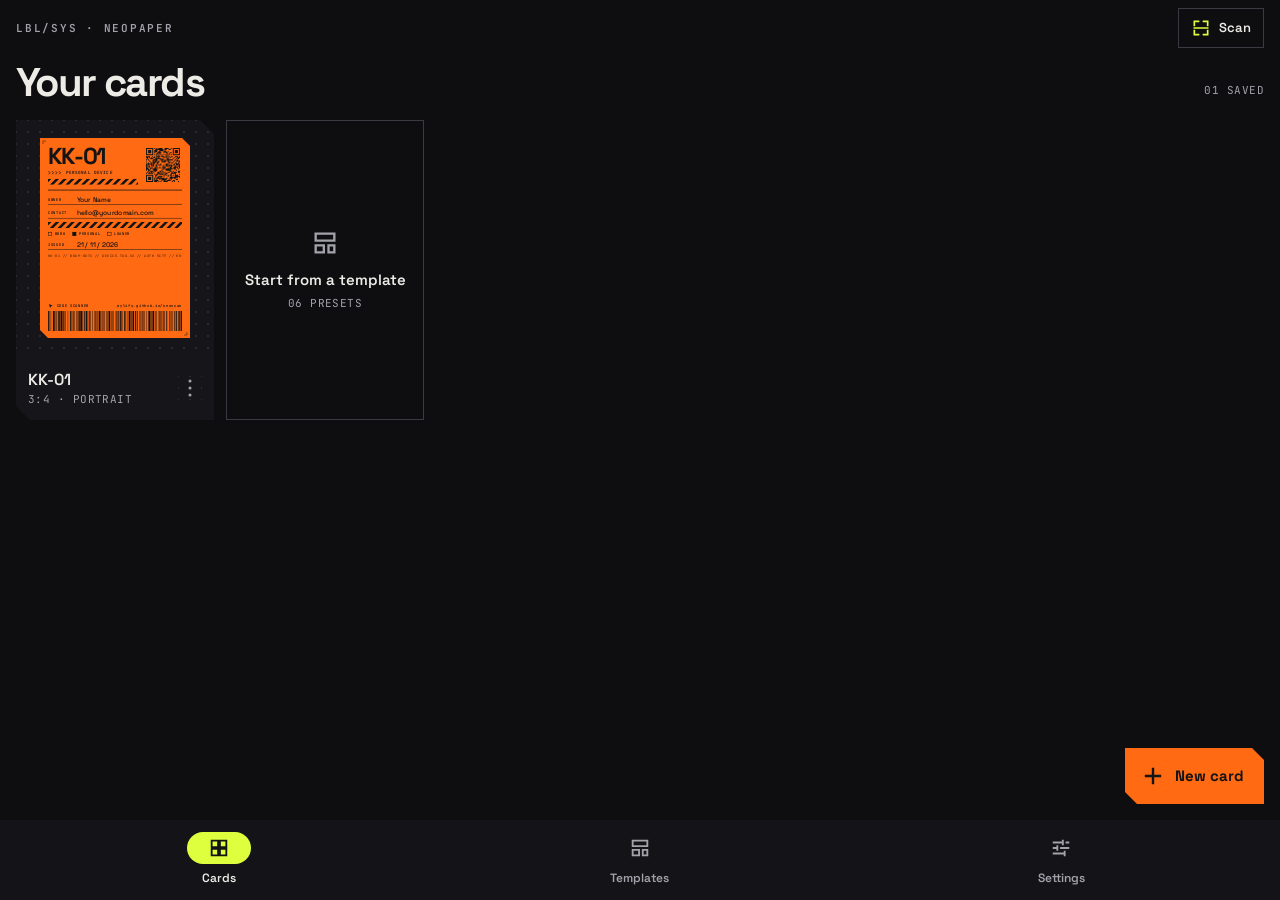
==== index.html @ 9147a08a "NEOPAPER web: installable PWA version of the NEOPAPER card builder Plain ES modules, no build step. " ====
<!doctype html>
<html lang="en">
<head>
  <meta charset="utf-8">
  <meta name="viewport" content="width=device-width, initial-scale=1, viewport-fit=cover, interactive-widget=resizes-content">
  <title>NEOPAPER</title>
  <meta name="description" content="Device-label wallpapers with your contact QR and a reader-app barcode. Works offline; everything stays on your device.">
  <meta name="theme-color" content="#0E0E11">
  <meta name="color-scheme" content="dark">
  <meta name="apple-mobile-web-app-capable" content="yes">
  <meta name="mobile-web-app-capable" content="yes">
  <meta name="apple-mobile-web-app-status-bar-style" content="black-translucent">
  <meta name="apple-mobile-web-app-title" content="NEOPAPER">
  <link rel="manifest" href="manifest.webmanifest">
  <link rel="icon" href="icons/favicon.svg" type="image/svg+xml">
  <link rel="apple-touch-icon" href="icons/apple-touch-icon.png">
  <link rel="preload" href="fonts/space_grotesk.ttf" as="font" type="font/ttf" crossorigin>
  <link rel="preload" href="fonts/jetbrains_mono.ttf" as="font" type="font/ttf" crossorigin>
  <link rel="modulepreload" href="js/app.js">
  <link rel="modulepreload" href="js/ui.js">
  <link rel="modulepreload" href="js/state.js">
  <link rel="modulepreload" href="js/nav.js">
  <link rel="modulepreload" href="js/render.js">
  <link rel="modulepreload" href="js/home.js">
  <link rel="modulepreload" href="js/builder.js">
  <link rel="modulepreload" href="js/editors.js">
  <link rel="modulepreload" href="js/scan.js">
  <link rel="modulepreload" href="js/model.js">
  <link rel="modulepreload" href="js/np1.js">
  <link rel="modulepreload" href="js/store.js">
  <link rel="modulepreload" href="js/photo.js">
  <link rel="modulepreload" href="js/previews.js">
  <link rel="modulepreload" href="js/codes.js">
  <link rel="modulepreload" href="js/qr.js">
  <link rel="modulepreload" href="js/capacity.js">
  <link rel="modulepreload" href="js/code128.js">
  <link rel="modulepreload" href="js/colors.js">
  <link rel="modulepreload" href="js/colorpicker.js">
  <link rel="modulepreload" href="js/sheet.js">
  <link rel="modulepreload" href="js/export.js">
  <link rel="modulepreload" href="js/install.js">
  <link rel="modulepreload" href="js/config.js">
  <link rel="modulepreload" href="js/parse.js">
  <link rel="stylesheet" href="css/style.css">
</head>
<body>
  <div id="app"></div>
  <div class="boot" id="boot" aria-hidden="true"><i></i></div>

  <div class="toast" id="toast" role="status" aria-live="polite"></div>
  <div class="busy" id="busy" hidden role="alert" aria-live="assertive">
    <div class="busy-card"><i></i></div>
    <p class="busy-text mono-label"></p>
  </div>

  <noscript><p class="fatal">NEOPAPER needs JavaScript.</p></noscript>
  <script type="module" src="js/app.js"></script>
</body>
</html>
---- css/style.css ----
/* NEOPAPER web: same ink, accents and cut-corner shapes as the Android app and NEOSCAN. */

@font-face { font-family: 'Space Grotesk'; src: url(../fonts/space_grotesk.ttf) format('truetype'); font-weight: 300 700; font-display: swap; }
@font-face { font-family: 'JetBrains Mono'; src: url(../fonts/jetbrains_mono.ttf) format('truetype'); font-weight: 100 800; font-display: swap; }

:root {
  --bg: #0E0E11; --surface: #16161A; --surface2: #1E1E24; --bar: #141418; --line: #24242B;
  --outline: #3A3A42; --outline-strong: #5A5A63; --text: #ECEBE6; --muted: #A2A2AA;
  --orange: #FF6A13; --lime: #DDFF3D; --on-accent: #141414; --error: #FF8A80;
  --sans: 'Space Grotesk', system-ui, -apple-system, sans-serif;
  --mono: 'JetBrains Mono', ui-monospace, Menlo, monospace;
  --safe-t: env(safe-area-inset-top, 0px); --safe-b: env(safe-area-inset-bottom, 0px);
  --safe-l: env(safe-area-inset-left, 0px); --safe-r: env(safe-area-inset-right, 0px);
  --gut: max(16px, var(--safe-l));
  --ease: cubic-bezier(.2, .9, .3, 1);
  color-scheme: dark;
}

* { box-sizing: border-box; }
html, body { margin: 0; height: 100%; background: var(--bg); color: var(--text); font-family: var(--sans); -webkit-font-smoothing: antialiased; -webkit-text-size-adjust: 100%; }
body { overflow: hidden; overscroll-behavior: none; -webkit-tap-highlight-color: transparent; font-size: 14px; line-height: 20px; }
button, input, textarea { font: inherit; color: inherit; }
button { background: none; border: 0; padding: 0; cursor: pointer; text-align: inherit; touch-action: manipulation; }
button:disabled { cursor: default; opacity: .38; }
a { color: inherit; text-decoration: none; }
[hidden] { display: none !important; }
:focus-visible { outline: 2px solid var(--lime); outline-offset: 2px; }
p { margin: 0; }
h1, h2 { margin: 0; }

svg.ico { width: 24px; height: 24px; fill: none; stroke: currentColor; stroke-width: 2; stroke-linecap: square; stroke-linejoin: miter; flex: none; }
svg.ico.dots { stroke-width: 3; stroke-linecap: round; }
svg.ico.filled { fill: currentColor; stroke: none; }

.mono-label, .section-label { font-family: var(--mono); font-weight: 600; font-size: 11px; letter-spacing: .16em; line-height: 16px; }
.mono-small { font-family: var(--mono); font-size: 11px; letter-spacing: .04em; color: var(--muted); line-height: 16px; }
.section-label { color: var(--muted); }
.section-label.orange { color: var(--orange); }
.mt { margin-top: 14px; }
.muted { color: var(--muted); }
.lime { color: var(--lime) !important; } .orange { color: var(--orange) !important; } .error { color: var(--error) !important; }
.grow { flex: 1; min-width: 0; }
.title { font-weight: 600; font-size: 15px; line-height: 20px; }
.body { font-size: 13px; line-height: 18px; }
.lead { color: var(--muted); padding: 0 0 12px; }
.ellip { white-space: nowrap; overflow: hidden; text-overflow: ellipsis; }
.cut { clip-path: polygon(0 0, calc(100% - 14px) 0, 100% 14px, 100% 100%, 14px 100%, 0 calc(100% - 14px)); }
.cut-s { clip-path: polygon(0 0, calc(100% - 8px) 0, 100% 8px, 100% 100%, 8px 100%, 0 calc(100% - 8px)); }
.dots { background-color: transparent; background-image: radial-gradient(circle, rgba(255, 255, 255, .09) 1px, transparent 1.4px); background-size: 12px 12px; background-position: 6px 6px; }
.stack { display: flex; flex-direction: column; gap: 12px; }
.stack.tight { gap: 6px; }
.row { display: flex; gap: 12px; }
.row > * { flex: 1; min-width: 0; }
.row > .wide { flex: 1.3; }
.inline { display: flex; align-items: center; gap: 8px; }
.w64 { width: 64px; flex: none; }
.note { font-size: 12px; line-height: 16px; color: var(--muted); }
.note.warn { color: var(--orange); }

#app { position: fixed; inset: 0; overflow: hidden; }
.screen { position: absolute; inset: 0; display: flex; flex-direction: column; background: var(--bg); overflow: hidden; outline: none; }
.screen.covered { visibility: hidden; }
.screen.covered.gone { display: none; }
.scroll { flex: 1; overflow-y: auto; overscroll-behavior: contain; padding: 0 calc(var(--safe-r) + 16px) 24px var(--gut); display: flex; flex-direction: column; gap: 12px; -webkit-overflow-scrolling: touch; }
.fatal { padding: 32px 16px; max-width: 480px; margin: auto; }

.boot { position: fixed; inset: 0; display: grid; place-items: center; background: var(--bg); z-index: 1; }
.boot i { width: 48px; height: 64px; background: var(--orange); clip-path: polygon(0 0, calc(100% - 8px) 0, 100% 8px, 100% 100%, 8px 100%, 0 calc(100% - 8px)); animation: pulse 1s ease-in-out infinite alternate; }
@keyframes pulse { to { opacity: .4; } }

/* ── Buttons ─────────────────────────────────────────────────────────────────────── */

.btn {
  --cut: 10px;
  position: relative; display: inline-flex; align-items: center; justify-content: center; gap: 8px;
  min-height: 52px; padding: 0 16px; font-weight: 700; font-size: 15px; white-space: nowrap;
  clip-path: polygon(0 0, calc(100% - var(--cut)) 0, 100% var(--cut), 100% 100%, var(--cut) 100%, 0 calc(100% - var(--cut)));
}
.btn svg { width: 20px; height: 20px; stroke-width: 2.2; }
.btn span { overflow: hidden; text-overflow: ellipsis; }
.btn.primary { background: var(--orange); color: var(--on-accent); }
.btn.primary:hover { filter: brightness(1.08); }
.btn.outline { clip-path: none; border: 1.5px solid var(--text); color: var(--text); }
.btn.outline:hover { background: rgba(255, 255, 255, .05); }
.text-btn { display: inline-flex; align-items: center; gap: 4px; padding: 10px 8px; font-weight: 600; font-size: 14px; color: var(--text); }
.text-btn.lime { color: var(--lime); }
.text-btn.danger { color: var(--error); }
.text-btn.center { align-self: center; margin-top: 8px; }
.icon-btn { width: 48px; height: 48px; display: grid; place-items: center; border-radius: 50%; flex: none; color: var(--text); }
.icon-btn:hover { background: rgba(255, 255, 255, .08); }
.icon-btn.muted { color: var(--muted); }
.icon-btn[aria-pressed="true"] { color: var(--lime); }
.save-btn { height: 40px; padding: 0 18px; background: var(--lime); color: var(--on-accent); font-weight: 700; font-size: 15px; }
.tag { display: inline-block; background: var(--lime); color: var(--on-accent); font-family: var(--mono); font-weight: 600; font-size: 9px; letter-spacing: .12em; line-height: 14px; padding: 1px 5px; margin-left: 8px; vertical-align: 2px; }

/* ── Top bar, tabs, action bar ──────────────────────────────────────────────────── */

.topbar { display: flex; align-items: center; gap: 4px; min-height: 64px; padding: var(--safe-t) calc(var(--safe-r) + 12px) 0 calc(var(--safe-l) + 4px); flex: none; }
.bar-text { padding-left: 4px; min-width: 0; }
.bar-title { font-weight: 700; font-size: 20px; line-height: 26px; letter-spacing: -.02em; white-space: nowrap; overflow: hidden; text-overflow: ellipsis; outline: none; }
h1.bar-title { padding-left: 8px; }

.tabs { position: relative; display: flex; border-bottom: 1px solid var(--line); flex: none; padding: 0 var(--safe-r) 0 var(--safe-l); --tab: 0; }
.tab { flex: 1; height: 48px; text-align: center; font-weight: 600; font-size: 14px; color: var(--muted); transition: color .2s; }
.tab[aria-selected="true"] { color: var(--text); }
.tab-ink { position: absolute; bottom: -1px; height: 3px; width: 48px; background: var(--lime);
  left: calc(var(--safe-l) + (100% - var(--safe-l) - var(--safe-r)) / 4 * var(--tab) + (100% - var(--safe-l) - var(--safe-r)) / 8 - 24px); transition: left .28s var(--ease); }

.action-bar {
  position: absolute; left: 0; right: 0; bottom: 0; display: flex; gap: 12px; z-index: 2;
  padding: 20px calc(var(--safe-r) + 16px) calc(var(--safe-b) + 12px) var(--gut);
  background: linear-gradient(rgba(14, 14, 17, 0), var(--bg) 25%);
}
.action-bar > * { flex: 1; min-width: 0; }
.action-bar > .wide { flex: 1.3; }
@media (pointer: coarse) {
  .builder:has(.pane input:not([type="range"]):focus, .pane textarea:focus) .action-bar,
  .codes:has(.scroll input:focus, .scroll textarea:focus) .action-bar { display: none; }
}
.action-bar.single { position: static; background: none; padding-top: 8px; }

/* ── Home ────────────────────────────────────────────────────────────────────────── */

.home-head { padding: calc(var(--safe-t) + 4px) calc(var(--safe-r) + 16px) 16px var(--gut); flex: none; }
.home-top { display: flex; align-items: center; min-height: 48px; }
.scan-chip { display: flex; align-items: center; gap: 8px; height: 40px; padding: 0 12px; border: 1px solid var(--outline); font-weight: 600; font-size: 13px; }
.scan-chip:hover { background: var(--surface); }
.home-title { display: flex; align-items: flex-end; margin-top: 10px; }
.display { flex: 1; font-weight: 700; font-size: 40px; line-height: 42px; letter-spacing: -.04em; outline: none; }
.home-title .count { padding-bottom: 6px; }
.home-content { flex: 1; overflow-y: auto; overscroll-behavior: contain; padding: 0 calc(var(--safe-r) + 16px) 120px var(--gut); }
.grid { display: grid; grid-template-columns: repeat(auto-fill, minmax(148px, 1fr)); gap: 12px; }
@media (min-width: 600px) { .grid { grid-template-columns: repeat(auto-fill, minmax(188px, 1fr)); } }
.tile { display: flex; flex-direction: column; background: var(--surface); cursor: pointer; text-align: left; min-width: 0; position: relative; }
.tile:hover { background: #1A1A1F; }
.tile .stage { height: 236px; padding: 18px; display: grid; }
@media (max-width: 420px) { .tile .stage { height: 200px; padding: 14px; } .tile-ghost { min-height: 264px; } }
.tile .stage canvas { width: 100%; height: 100%; min-width: 0; min-height: 0; }
.tile-foot { display: flex; align-items: center; padding: 12px 4px 12px 12px; min-height: 64px; }
.tile-title { font-weight: 600; font-size: 16px; line-height: 22px; white-space: nowrap; overflow: hidden; text-overflow: ellipsis; }
.tile-menu { width: 40px; height: 40px; color: var(--muted); }
.tile-ghost { align-items: center; justify-content: center; min-height: 300px; background: none; border: 1px solid var(--outline); gap: 4px; text-align: center; }
.tile-ghost:hover { background: var(--surface); }
.tile-ghost .tile-title { font-size: 15px; margin-top: 8px; }
.fab {
  position: absolute; right: calc(var(--safe-r) + 16px); bottom: calc(var(--safe-b) + 96px); z-index: 3;
  display: flex; align-items: center; gap: 10px; height: 56px; padding: 0 20px 0 16px;
  background: var(--orange); color: var(--on-accent); font-weight: 700; font-size: 15px;
  clip-path: polygon(0 0, calc(100% - 12px) 0, 100% 12px, 100% 100%, 12px 100%, 0 calc(100% - 12px));
  box-shadow: 0 8px 24px rgba(0, 0, 0, .4);
}
.fab svg { stroke-width: 2.4; }
.bottom-nav { display: flex; flex: none; background: var(--bar); padding: 12px calc(var(--safe-r) + 8px) calc(var(--safe-b) + 12px) calc(var(--safe-l) + 8px); }
.nav-item { flex: 1; display: flex; flex-direction: column; align-items: center; gap: 4px; font-weight: 600; font-size: 12px; color: var(--muted); }
.nav-item .pill { width: 64px; height: 32px; display: grid; place-items: center; border-radius: 16px; transition: background .2s; }
.nav-item[aria-current="true"] { color: var(--text); }
.nav-item[aria-current="true"] .pill { background: var(--lime); color: var(--on-accent); }
.settings { display: flex; flex-direction: column; gap: 12px; max-width: 640px; }
.settings .section-label { margin-top: 12px; }
.settings .section-label:first-child { margin-top: 0; }
.panel-box { display: flex; flex-direction: column; gap: 10px; background: var(--surface); padding: 16px; }
.link-box { flex-direction: row; align-items: center; }
.link-box .grow { display: flex; flex-direction: column; gap: 2px; }
.link-box:hover { background: var(--surface2); }
.steps { margin: 0; padding-left: 20px; color: var(--muted); font-size: 14px; line-height: 22px; }

/* ── Builder ─────────────────────────────────────────────────────────────────────── */

.builder-body { flex: 1; display: flex; flex-direction: column; min-height: 0; }
.builder-stage { position: relative; height: 236px; flex: none; transition: height .3s var(--ease); display: grid; }
.builder-stage.wall-mode { height: 300px; }
.stage-inner { position: relative; display: grid; padding: 18px 16px; min-height: 0; }
.stage-card { width: 100%; height: 100%; min-height: 0; filter: drop-shadow(0 10px 14px rgba(0, 0, 0, .35)); }
.builder-stage.wall-mode .stage-card, .builder-stage:not(.wall-mode) .wall-fit { display: none; }
.builder-stage.wall-mode .stage-inner { padding: 14px 16px; }
.wall-fit { position: relative; width: 100%; height: 100%; min-height: 0; display: grid; place-items: center; }
.wall-fit canvas { border: 2px solid var(--outline); border-radius: 14px; display: block; }
.wall-fit canvas.landscape { border-radius: 4px; }
.stage-note { position: absolute; bottom: 10px; pointer-events: none; }
.stage-note.left { left: calc(var(--safe-l) + 12px); font-weight: 600; letter-spacing: .16em; }
.stage-note.right { right: calc(var(--safe-r) + 12px); color: var(--lime); }
.stage-note.right.bad { color: var(--orange); }
.builder-side { position: relative; flex: 1; min-height: 0; display: flex; flex-direction: column; }
.pane { flex: 1; overflow-y: auto; overscroll-behavior: contain; padding: 16px calc(var(--safe-r) + 16px) 112px var(--gut); }

@media (min-width: 900px) and (min-height: 520px) {
  .builder-body { flex-direction: row; }
  .builder-stage, .builder-stage.wall-mode { height: auto; flex: 1; }
  .stage-inner { padding: 32px; }
  .builder-stage.wall-mode .stage-inner { padding: 28px; }
  .builder-side { flex: none; width: min(460px, 45vw); border-left: 1px solid var(--line); }
  .builder .tabs { padding-left: 0; }
}

.label-row { display: flex; align-items: center; justify-content: space-between; gap: 12px; min-height: 40px; margin: 14px 0 4px; }
.label-row > :last-child { text-align: right; }
.label-row:first-child { margin-top: 0; }
.req-row { display: flex; gap: 8px; }
.req-tile { flex: 1; min-width: 0; height: 72px; padding: 10px; display: flex; flex-direction: column; justify-content: space-between; background: var(--surface); border: 1px solid var(--line); }
.req-tile:hover { border-color: var(--outline-strong); }
.req-label { font-family: var(--mono); font-weight: 600; font-size: 11px; letter-spacing: .16em; color: var(--orange); white-space: nowrap; overflow: hidden; }
.req-value { font-weight: 600; font-size: 15px; white-space: nowrap; overflow: hidden; text-overflow: ellipsis; }
.empty-hint { border: 1px solid var(--outline); padding: 14px; color: var(--muted); font-size: 12px; line-height: 16px; }

.row-list { display: flex; flex-direction: column; gap: 2px; touch-action: pan-y; }
.row-item { position: relative; height: 56px; }
.row-bg { position: absolute; inset: 0; display: flex; justify-content: space-between; align-items: center; padding: 0 20px; background: rgba(255, 138, 128, .22); visibility: hidden; }
.row-item.swiping .row-bg { visibility: visible; }
.row-fg { position: relative; display: flex; align-items: center; height: 100%; background: var(--surface); transition: transform .2s var(--ease); touch-action: pan-y; }
.row-item.swiping .row-fg { transition: none; }
.row-item.dragging { z-index: 2; transition: none; }
.row-item.dragging .row-fg { background: var(--surface2); box-shadow: 0 12px 28px rgba(0, 0, 0, .5); }
.drag-handle { width: 44px; height: 56px; display: grid; place-items: center; flex: none; cursor: grab; touch-action: none; }
.drag-handle.pinned { cursor: default; }
.row-item.dragging .drag-handle { cursor: grabbing; }
.handle-space { width: 14px; flex: none; }
.row-main { flex: 1; min-width: 0; height: 100%; display: flex; align-items: center; gap: 12px; padding-right: 12px; }
.row-main:hover .row-title { text-decoration: underline; text-decoration-color: var(--outline-strong); }
.row-glyph { width: 28px; height: 18px; flex: none; display: grid; place-items: center; }
.row-swatch { width: 28px; height: 18px; display: block; }
.row-text { flex: 1; min-width: 0; display: flex; flex-direction: column; }
.row-title { font-weight: 600; font-size: 15px; line-height: 20px; white-space: nowrap; overflow: hidden; text-overflow: ellipsis; }
.row-del { display: none; width: 40px; height: 40px; color: var(--muted); margin-right: 4px; }
@media (hover: hover) and (pointer: fine) { .row-item:hover .row-del { display: grid; } }

/* ── Controls ────────────────────────────────────────────────────────────────────── */

.segmented { display: flex; width: 100%; }
.segmented > button { flex: 1; min-width: 0; height: 40px; border: 1px solid var(--outline); margin-left: -1px; text-align: center; font-weight: 600; font-size: 13px; white-space: nowrap; overflow: hidden; text-overflow: ellipsis; padding: 0 6px; }
.segmented > button:first-child { margin-left: 0; }
.segmented > button[aria-checked="true"] { background: var(--lime); border-color: var(--lime); color: var(--on-accent); position: relative; }
.segmented > button:hover:not([aria-checked="true"]) { background: var(--surface); }

.chips { display: flex; gap: 8px; flex-wrap: wrap; }
.chip { height: 32px; padding: 0 12px; border: 1px solid var(--outline); font-weight: 600; font-size: 13px; white-space: nowrap; }
.chip[aria-checked="true"], .chip[aria-pressed="true"] { background: var(--lime); border-color: var(--lime); color: var(--on-accent); }
.chip:hover:not([aria-checked="true"]) { background: var(--surface); }

.switch-row { display: flex; align-items: center; gap: 12px; width: 100%; min-height: 56px; }
.switch-row .grow { display: flex; flex-direction: column; }
.switch-row .sub { color: var(--muted); font-size: 12px; line-height: 16px; }
.switch { width: 52px; height: 32px; border-radius: 16px; background: var(--surface2); border: 2px solid var(--outline); position: relative; flex: none; transition: background .2s, border-color .2s; }
.switch i { position: absolute; top: 6px; left: 6px; width: 16px; height: 16px; border-radius: 50%; background: var(--muted); transition: transform .2s var(--ease), background .2s, width .2s, height .2s, top .2s; }
.switch-row[aria-checked="true"] .switch { background: var(--lime); border-color: var(--lime); }
.switch-row[aria-checked="true"] .switch i { background: var(--on-accent); transform: translateX(20px); top: 2px; left: 2px; width: 24px; height: 24px; }

.slider-row { display: flex; align-items: center; gap: 8px; min-height: 48px; }
.slider-row .title { width: 64px; flex: none; }
.slider-row .readout { width: 52px; flex: none; text-align: right; font-family: var(--mono); font-size: 11px; color: var(--muted); }
input[type="range"] { -webkit-appearance: none; appearance: none; flex: 1; min-width: 0; height: 32px; background: transparent; margin: 0; --p: 50%; cursor: pointer; touch-action: pan-y; }
input[type="range"]::-webkit-slider-runnable-track { height: 4px; background: linear-gradient(90deg, var(--lime) var(--p), var(--surface2) var(--p)); }
input[type="range"]::-moz-range-track { height: 4px; background: var(--surface2); }
input[type="range"]::-moz-range-progress { height: 4px; background: var(--lime); }
input[type="range"]::-webkit-slider-thumb { -webkit-appearance: none; width: 20px; height: 20px; border-radius: 50%; background: var(--lime); margin-top: -8px; border: 0; }
input[type="range"]::-moz-range-thumb { width: 20px; height: 20px; border-radius: 50%; background: var(--lime); border: 0; }

.field { display: flex; flex-direction: column; gap: 4px; min-width: 0; }
.field-label { font-size: 12px; line-height: 16px; color: var(--muted); }
.field:focus-within .field-label { color: var(--lime); }
.field-input { width: 100%; min-height: 52px; padding: 13px 14px; background: transparent; border: 1px solid var(--outline-strong); border-radius: 0; font-size: 16px; line-height: 22px; outline: none; resize: vertical; }
.field-input.mono { font-family: var(--mono); font-size: 15px; letter-spacing: .04em; }
.field-input:focus { border-color: var(--lime); box-shadow: inset 0 0 0 1px var(--lime); }
.field-foot { display: flex; gap: 8px; font-size: 12px; line-height: 16px; color: var(--muted); padding: 0 2px; }
.field-foot .sup { flex: 1; min-width: 0; overflow-wrap: anywhere; }
.field-foot .sup.warn { color: var(--error); }
.field-foot .count { font-family: var(--mono); font-size: 11px; }

.ratio-row { display: flex; gap: 8px; }
.ratio { flex: 1; height: 52px; display: flex; align-items: center; justify-content: center; gap: 8px; border: 1px solid var(--outline); font-family: var(--mono); font-size: 13px; transition: background .2s; }
.ratio-glyph { display: block; border: 1.5px solid currentColor; }
.ratio[aria-checked="true"] { background: var(--lime); border-color: var(--lime); color: var(--on-accent); }
.preset-row { display: grid; grid-template-columns: repeat(7, minmax(0, 46px)); gap: 8px; }
.preset { width: 100%; aspect-ratio: 1; height: auto; display: flex; align-items: flex-end; padding: 2px 6px; font-weight: 600; font-size: 13px; outline-offset: -2px; }
.preset[aria-pressed="true"] { box-shadow: inset 0 0 0 2px var(--text); clip-path: none; }
.preset.add, .bg-swatch { display: grid; place-items: center; padding: 0; }
.preset.add { border: 1px solid var(--outline-strong); }
.bg-swatch { width: 100%; aspect-ratio: 1; border: 1px solid var(--line); }
.bg-swatch svg { visibility: hidden; }
.bg-swatch[aria-pressed="true"] { border: 2px solid var(--lime); }
.bg-swatch[aria-pressed="true"] svg { visibility: visible; }
.well { display: flex; align-items: center; gap: 10px; min-height: 52px; padding: 8px; border: 1px solid var(--outline-strong); text-align: left; flex: 1; min-width: 0; }
.well:hover { background: var(--surface); }
.well-swatch { width: 36px; height: 36px; border: 1px solid var(--line); flex: none; }
.well-text { display: flex; flex-direction: column; }
.suggest { display: flex; flex-direction: column; gap: 6px; }
.swatch-row { display: flex; gap: 8px; }
.suggest-swatch { flex: 1; border: 1px solid var(--line); display: flex; flex-direction: column; }
.suggest-swatch[aria-pressed="true"] { border: 2px solid var(--lime); }
.chip-color { height: 40px; display: grid; place-items: center; }
.suggest-swatch .mono-small { padding: 3px 6px; }
.contrast { display: flex; align-items: center; gap: 4px; color: var(--lime); }
.contrast.bad { color: var(--orange); }
.photo-thumb { width: 64px; height: 64px; flex: none !important; object-fit: cover; border: 2px solid var(--lime); }
.pick-photo { height: 64px; display: flex; align-items: center; justify-content: center; gap: 10px; border: 1px solid var(--outline-strong); font-weight: 600; font-size: 15px; }
.pick-photo:hover { background: var(--surface); }
.overlay-row { display: flex; gap: 8px; }
.overlay-tile { flex: 1; min-width: 0; height: 60px; display: flex; flex-direction: column; align-items: stretch; background: var(--surface); border: 1px solid var(--line); padding: 3px; gap: 2px; text-align: center; font-weight: 600; font-size: 12px; }
.overlay-tile[aria-checked="true"] { border: 2px solid var(--lime); padding: 2px; }
.ov { flex: 1; display: block; --c: rgba(255, 255, 255, .4); }
.ov-scanlines { background: repeating-linear-gradient(var(--c) 0 1.5px, transparent 1.5px 5px); }
.ov-grid { background: linear-gradient(90deg, var(--c) 1.5px, transparent 1.5px) 0 0 / 14px 14px, linear-gradient(var(--c) 1.5px, transparent 1.5px) 0 0 / 14px 14px; }
.ov-dots { background: radial-gradient(circle, var(--c) 1.5px, transparent 1.8px) 0 0 / 10px 10px; }
.ov-hud { background: linear-gradient(90deg, transparent calc(50% - .75px), var(--c) calc(50% - .75px) calc(50% + .75px), transparent 0), linear-gradient(transparent calc(50% - .75px), var(--c) calc(50% - .75px) calc(50% + .75px), transparent 0); }
.radio-list { display: flex; flex-direction: column; gap: 2px; }
.radio-item { display: flex; align-items: center; gap: 10px; height: 52px; padding: 0 14px 0 12px; background: var(--surface); }
.radio-item[aria-checked="true"] { background: var(--surface2); }
.radio-item .tag { margin: 0 4px 0 0; }
.radio-dot { width: 20px; height: 20px; border-radius: 50%; border: 2px solid var(--outline-strong); flex: none; position: relative; }
.radio-item[aria-checked="true"] .radio-dot { border-color: var(--lime); }
.radio-item[aria-checked="true"] .radio-dot::after { content: ''; position: absolute; inset: 3px; border-radius: 50%; background: var(--lime); }
.readout-line { display: flex; gap: 8px; }
.meter { height: 4px; background: var(--surface2); overflow: hidden; }
.meter i { display: block; height: 100%; background: var(--lime); transition: width .25s var(--ease); }
.meter.over i, .meter.orange i { background: var(--orange); }
.meter.error i { background: var(--error); }
.meter.thick { height: 6px; }
.raw { margin: 0; white-space: pre-wrap; overflow-wrap: anywhere; border: 1px solid var(--line); padding: 10px; color: var(--text); max-height: 140px; overflow-y: auto; }
.symbol-row { display: flex; gap: 6px; flex-wrap: wrap; }
.symbol { width: 44px; height: 44px; display: grid; place-items: center; background: var(--surface); border: 1px solid var(--line); color: var(--orange); }
.symbol[aria-checked="true"] { background: var(--lime); border-color: var(--lime); color: var(--on-accent); }

/* ── Editors ─────────────────────────────────────────────────────────────────────── */

.row-stage { display: flex; flex-direction: column; align-items: center; gap: 10px; padding: 20px 0; margin: 0 -16px 12px; }
.row-preview { width: 86%; max-width: 520px; display: block; }
.icon-grid { display: grid; grid-template-columns: repeat(5, 1fr); gap: 8px; }
.icon-tile { height: 64px; display: flex; flex-direction: column; align-items: center; justify-content: center; gap: 2px; background: var(--surface); border: 1px solid var(--line); }
.icon-tile[aria-checked="true"] { background: var(--lime); border-color: var(--lime); color: var(--on-accent); }
.icon-tile[aria-checked="true"] .mono-small { color: var(--on-accent); }
.check-row { display: flex; align-items: flex-start; gap: 8px; }
.check-row .icon-btn { margin-top: 18px; }
.checkbox { width: 24px; height: 24px; margin: 32px 4px 0 8px; border: 2px solid var(--outline-strong); display: grid; place-items: center; flex: none; color: transparent; }
.checkbox[aria-checked="true"] { background: var(--lime); border-color: var(--lime); color: var(--on-accent); }
.head-box { margin: 0 calc(var(--safe-r) + 16px) 8px var(--gut); background: var(--surface); padding: 14px; flex: none; }
.head-canvas { width: 100%; display: block; }
.field-list { display: flex; flex-direction: column; gap: 4px; touch-action: pan-y; }
.field-item { display: flex; align-items: flex-start; gap: 2px; background: var(--bg); position: relative; }
.field-item .drag-handle { width: 36px; margin-top: 18px; height: 56px; }
.field-item .icon-btn { margin-top: 20px; }
.field-item.dragging { z-index: 2; background: var(--surface2); }
.codes .scroll { padding-top: 4px; }
.codes .section-label { margin-top: 6px; }
.codes .section-label.mt { margin-top: 18px; }
.codes .panel-box .section-label { margin-top: 6px; }

/* ── Sheets and dialogs ─────────────────────────────────────────────────────────── */

body.modal-open #app { pointer-events: none; }
.sheet-wrap { position: fixed; inset: 0; z-index: 10; }
.scrim { position: absolute; inset: 0; background: rgba(0, 0, 0, .55); opacity: 0; transition: opacity .25s; }
.sheet {
  position: absolute; left: 50%; bottom: 0; width: min(100%, 640px); max-height: calc(100dvh - var(--safe-t) - 24px);
  overflow-y: auto; overscroll-behavior: contain; background: var(--surface); color: var(--text);
  clip-path: polygon(18px 0, calc(100% - 18px) 0, 100% 18px, 100% 100%, 0 100%, 0 18px);
  padding: 0 calc(var(--safe-r) + 16px) calc(var(--safe-b) + 28px) var(--gut);
  transform: translate(-50%, 100%); transition: transform .3s var(--ease); outline: none;
}
.sheet-wrap.open .scrim { opacity: 1; }
.sheet-wrap.open .sheet { transform: translate(-50%, 0); }
.handle { width: 32px; height: 4px; border-radius: 2px; background: var(--outline-strong); margin: 14px auto 18px; }
.sheet-body { display: flex; flex-direction: column; gap: 16px; }
.sheet-title { font-weight: 700; font-size: 24px; line-height: 30px; letter-spacing: -.02em; }
.dialog {
  position: absolute; left: 50%; top: 50%; width: min(calc(100% - 32px), 420px); max-height: calc(100dvh - var(--safe-t) - var(--safe-b) - 32px);
  overflow-y: auto; background: var(--surface2); padding: 24px; outline: none;
  clip-path: polygon(0 0, calc(100% - 16px) 0, 100% 16px, 100% 100%, 16px 100%, 0 calc(100% - 16px));
  transform: translate(-50%, -48%) scale(.96); opacity: 0; transition: transform .22s var(--ease), opacity .18s;
}
.sheet-wrap.open .dialog { transform: translate(-50%, -50%); opacity: 1; }
.dialog .sheet-body { gap: 12px; }
.dialog-actions { display: flex; justify-content: flex-end; gap: 8px; margin-top: 4px; }
.dialog.fullscreen { inset: 0; left: 0; top: 0; width: 100%; height: 100%; max-height: none; padding: calc(var(--safe-t) + 8px) var(--safe-r) calc(var(--safe-b) + 8px) var(--safe-l); background: #000; clip-path: none; transform: none; cursor: zoom-out; }
.dialog.fullscreen .sheet-body { height: 100%; }
.sheet-wrap.black .scrim { background: #000; }
.menu-item { display: flex; align-items: center; gap: 14px; min-height: 52px; padding: 0 8px; font-size: 16px; }
.menu-item:hover { background: var(--surface2); }
.menu-item.danger { color: var(--error); }
.pick-grid { display: grid; grid-template-columns: repeat(3, 1fr); gap: 8px; }
.pick-tile { height: 68px; display: flex; flex-direction: column; justify-content: space-between; padding: 10px; background: var(--surface2); font-weight: 600; font-size: 13px; }
.pick-tile:hover:not(:disabled) { background: #26262d; }
.pick-tile.filler { height: auto; gap: 8px; padding: 8px; }
.filler-strip { display: block; height: 26px; padding: 5px 6px; }
.filler-strip canvas { width: 100%; height: 100%; display: block; }
.custom-tile { display: flex; align-items: center; gap: 12px; min-height: 60px; padding: 8px 14px; border: 1px solid var(--orange); }
.custom-tile .grow { display: flex; flex-direction: column; }
.custom-tile:hover:not(:disabled) { background: var(--surface2); }
.sv-box { position: relative; width: 100%; aspect-ratio: 1.6; background: linear-gradient(transparent, #000), linear-gradient(90deg, #fff, var(--hue, red)); touch-action: none; cursor: crosshair; }
.sv-knob { position: absolute; width: 18px; height: 18px; margin: -9px; border-radius: 50%; border: 1.5px solid #fff; box-shadow: 0 0 0 3px #000; pointer-events: none; }
.hue-strip { position: relative; height: 26px; background: linear-gradient(90deg, #f00, #ff0, #0f0, #0ff, #00f, #f0f, #f00); touch-action: none; cursor: ew-resize; }
.hue-knob { position: absolute; top: 0; bottom: 0; width: 4px; margin-left: -2px; background: #fff; pointer-events: none; }
.hex-row { display: flex; align-items: flex-start; gap: 10px; }
.sample { width: 52px; height: 52px; margin-top: 20px; display: grid; place-items: center; font-weight: 600; font-size: 16px; flex: none; }
.hex-row .field { flex: 1; }
.ready { display: flex; gap: 14px; align-items: flex-start; }
.ready-img { width: 112px; max-height: 240px; object-fit: contain; background: #000; border: 1px solid var(--outline); flex: none; -webkit-touch-callout: default; }
.ready-info { display: flex; flex-direction: column; gap: 10px; min-width: 0; }

/* ── Feedback ────────────────────────────────────────────────────────────────────── */

.toast {
  position: fixed; left: 50%; bottom: calc(var(--safe-b) + 96px); z-index: 30; display: flex; align-items: center; gap: 16px;
  transform: translate(-50%, 20px); opacity: 0; pointer-events: none; max-width: calc(100% - 32px);
  background: var(--surface2); color: var(--text); padding: 12px 16px; font-size: 14px; box-shadow: 0 8px 24px rgba(0, 0, 0, .5);
  clip-path: polygon(0 0, calc(100% - 8px) 0, 100% 8px, 100% 100%, 8px 100%, 0 calc(100% - 8px));
  transition: opacity .2s, transform .2s;
}
body[data-screen="home"] .toast { bottom: calc(var(--safe-b) + 168px); }
.toast.show { opacity: 1; transform: translate(-50%, 0); pointer-events: auto; }
.toast button { color: var(--lime); font-weight: 700; padding: 4px; }
.busy { position: fixed; inset: 0; z-index: 40; display: flex; flex-direction: column; align-items: center; justify-content: center; gap: 20px; background: rgba(0, 0, 0, .72); opacity: 0; transition: opacity .2s; }
.busy.show { opacity: 1; }
.busy-card { position: relative; width: 96px; height: 128px; background: var(--orange); overflow: hidden; clip-path: polygon(0 0, calc(100% - 12px) 0, 100% 12px, 100% 100%, 12px 100%, 0 calc(100% - 12px)); }
.busy-card i { position: absolute; left: 0; right: 0; height: 3px; background: var(--lime); box-shadow: 0 -12px 24px rgba(221, 255, 61, .35); animation: sweep 1.1s linear infinite alternate; top: 0; }
@keyframes sweep { to { top: calc(100% - 3px); } }

/* ── Scanner (same look as NEOSCAN) ────────────────────────────────────────────── */

.scanner { background: #000; }
.scan-video { position: absolute; inset: 0; width: 100%; height: 100%; object-fit: cover; }
.finder {
  --side: min(72vmin, 420px); --l: calc(var(--side) * .14);
  position: absolute; left: 50%; top: 46%; width: var(--side); height: var(--side);
  transform: translate(-50%, -50%) scale(1); border-radius: 4px; box-shadow: 0 0 0 200vmax rgba(0, 0, 0, .55);
  color: var(--lime); transition: transform .35s cubic-bezier(.3, 1.6, .5, 1), color .25s; pointer-events: none;
}
.finder.locked { transform: translate(-50%, -50%) scale(.92); color: var(--orange); }
.finder.idle .sweep, .finder.locked .sweep { display: none; }
.finder .c { position: absolute; width: var(--l); height: var(--l); border: 3px solid currentColor; }
.finder .tl { left: 0; top: 0; border-right: 0; border-bottom: 0; } .finder .tr { right: 0; top: 0; border-left: 0; border-bottom: 0; }
.finder .bl { left: 0; bottom: 0; border-right: 0; border-top: 0; } .finder .br { right: 0; bottom: 0; border-left: 0; border-top: 0; }
.finder .sweep { position: absolute; left: calc(var(--l) / 2); right: calc(var(--l) / 2); height: 2px; top: 6%; background: currentColor;
  box-shadow: 0 -14px 28px 0 rgba(221, 255, 61, .14); animation: fsweep 1.6s cubic-bezier(.4, 0, .2, 1) infinite alternate; }
@keyframes fsweep { to { top: 94%; } }
.scan-top { position: absolute; top: 0; left: 0; right: 0; z-index: 2; display: flex; align-items: center; gap: 4px;
  padding: calc(var(--safe-t) + 8px) calc(var(--safe-r) + 8px) 8px calc(var(--safe-l) + 4px); background: linear-gradient(rgba(0, 0, 0, .55), transparent); }
.scan-top .title { font-size: 20px; letter-spacing: -.02em; font-weight: 700; padding-left: 8px; outline: none; }
.scan-hint { position: absolute; left: 0; right: 0; bottom: 0; text-align: center; padding: 0 16px calc(var(--safe-b) + 40px); }
.scan-hint .sub { margin-top: 6px; font-size: 13px; color: var(--muted); }
.scan-hint .warn { margin: 0 0 10px; min-height: 20px; font-size: 14px; color: var(--orange); opacity: 0; transition: opacity .2s; }
.scan-hint .warn.show { opacity: 1; }
.scan-panel { position: absolute; inset: 0; display: flex; flex-direction: column; justify-content: center; align-items: center; gap: 0;
  padding: 32px max(16px, calc((100% - 420px) / 2)); text-align: center; background: var(--bg); }
.scan-panel .panel-icon { width: 40px; height: 40px; color: var(--lime); margin-bottom: 20px; }
.scan-panel h1 { font-size: 24px; line-height: 30px; letter-spacing: -.02em; }
.scan-panel p { margin: 8px 0 24px; color: var(--muted); }
.scan-panel .btn { width: 100%; }
.scan-panel .btn + .btn { margin-top: 12px; }
@media (prefers-reduced-motion: reduce) {
  .finder .sweep { animation: none; top: 50%; }
  *, *::before, *::after { transition-duration: .01ms !important; animation-duration: .01ms !important; }
}
.result { display: flex; flex-direction: column; gap: 10px; }
.result + .result { padding-top: 20px; border-top: 1px solid var(--line); }
.kind { display: flex; align-items: center; gap: 10px; }
.badge { background: var(--lime); color: var(--on-accent); padding: 2px 6px; }
.result h2 { font-size: 24px; line-height: 30px; letter-spacing: -.02em; overflow-wrap: anywhere; }
.result .org { margin-top: -4px; color: var(--muted); }
.result .url { overflow-wrap: anywhere; display: -webkit-box; -webkit-line-clamp: 3; -webkit-box-orient: vertical; overflow: hidden; }
.line { display: flex; align-items: center; gap: 12px; width: 100%; min-height: 52px; padding: 8px 12px; background: var(--surface2); text-align: left; }
.line:hover { background: #26262d; }
.line .code { width: 40px; flex: none; color: var(--orange); }
.line .lico { color: var(--orange); width: 20px; height: 20px; }
.line .txt { flex: 1; min-width: 0; display: flex; flex-direction: column; }
.line .val { font-size: 16px; line-height: 22px; overflow-wrap: anywhere; white-space: pre-line; display: -webkit-box; -webkit-line-clamp: 3; -webkit-box-orient: vertical; overflow: hidden; }
.line .end { width: 18px; height: 18px; color: var(--muted); }
.textbox { border: 1px solid var(--line); padding: 14px; }
.textbox .body { font-size: 16px; line-height: 22px; white-space: pre-wrap; overflow-wrap: anywhere; }
.textbox.clamped .body { display: -webkit-box; -webkit-line-clamp: 6; -webkit-box-orient: vertical; overflow: hidden; }
.textbox .tools { display: flex; align-items: center; margin-top: 8px; }
.textbox .tools button { padding: 10px 4px; }
.textbox .more { color: var(--lime); }
.textbox .copy { color: var(--muted); margin-left: auto; }
.field-title { margin-bottom: 6px; }
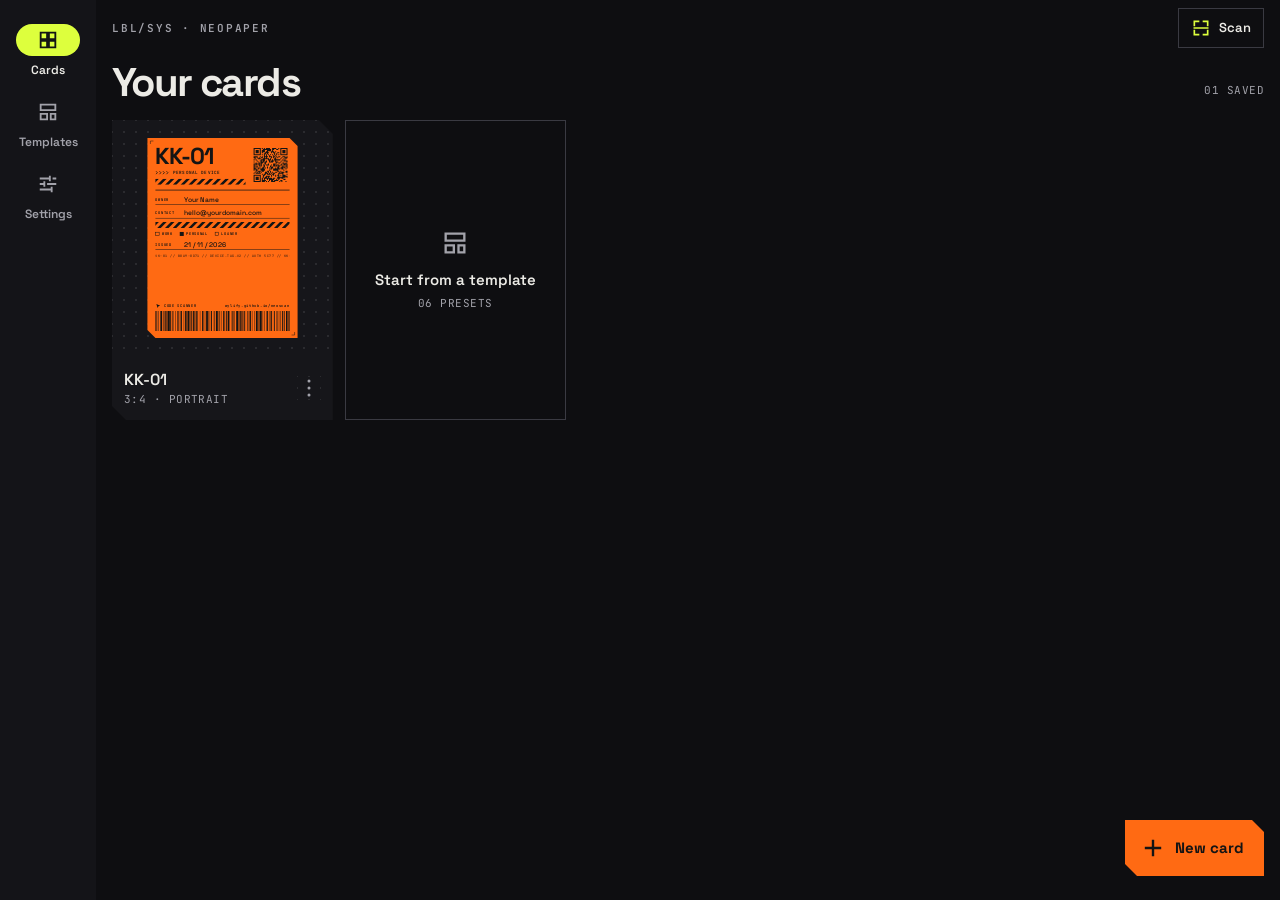
==== commit 0d41e3c5: "Add on-card editing, undo history and reload rescue; bump to 1.5.0 - Card tab edits on the card itse" ====
--- a/index.html
+++ b/index.html
@@ -23,6 +23,7 @@
   <link rel="modulepreload" href="js/render.js">
   <link rel="modulepreload" href="js/home.js">
   <link rel="modulepreload" href="js/builder.js">
+  <link rel="modulepreload" href="js/cardedit.js">
   <link rel="modulepreload" href="js/editors.js">
   <link rel="modulepreload" href="js/scan.js">
   <link rel="modulepreload" href="js/model.js">
--- a/css/style.css
+++ b/css/style.css
@@ -2,6 +2,11 @@
 
 @font-face { font-family: 'Space Grotesk'; src: url(../fonts/space_grotesk.ttf) format('truetype'); font-weight: 300 700; font-display: swap; }
 @font-face { font-family: 'JetBrains Mono'; src: url(../fonts/jetbrains_mono.ttf) format('truetype'); font-weight: 100 800; font-display: swap; }
+/* Foreign-script warning fillers (SIL OFL 1.1), cut down to the glyphs those rows print. */
+@font-face { font-family: 'Warn Hanzi'; src: url(../fonts/warn_hanzi.ttf) format('truetype'); font-display: swap; }
+@font-face { font-family: 'Warn Kana'; src: url(../fonts/warn_kana.ttf) format('truetype'); font-display: swap; }
+@font-face { font-family: 'Warn Cyrillic'; src: url(../fonts/warn_cyrillic.ttf) format('truetype'); font-display: swap; }
+@font-face { font-family: 'Warn Hangul'; src: url(../fonts/warn_hangul.ttf) format('truetype'); font-display: swap; }
 
 :root {
   --bg: #0E0E11; --surface: #16161A; --surface2: #1E1E24; --bar: #141418; --line: #24242B;
@@ -167,15 +172,36 @@
 /* ── Builder ─────────────────────────────────────────────────────────────────────── */
 
 .builder-body { flex: 1; display: flex; flex-direction: column; min-height: 0; }
-.builder-stage { position: relative; height: 236px; flex: none; transition: height .3s var(--ease); display: grid; }
-.builder-stage.wall-mode { height: 300px; }
+.builder-stage { position: relative; height: var(--stage-h, 236px); flex: none; transition: height .3s var(--ease); display: grid; }
+.builder-stage.wall-mode { height: var(--stage-h, 300px); }
+.builder-stage.resizing { transition: none; }
+.stage-handle { position: absolute; left: 50%; bottom: 0; transform: translateX(-50%); width: 72px; height: 22px; display: grid; place-items: center; cursor: ns-resize; touch-action: none; z-index: 1; }
+.stage-handle i { width: 36px; height: 4px; border-radius: 2px; background: var(--outline-strong); transition: background .15s; }
+.stage-handle:hover i, .builder-stage.resizing .stage-handle i { background: var(--lime); }
 .stage-inner { position: relative; display: grid; padding: 18px 16px; min-height: 0; }
 .stage-card { width: 100%; height: 100%; min-height: 0; filter: drop-shadow(0 10px 14px rgba(0, 0, 0, .35)); }
 .builder-stage.wall-mode .stage-card, .builder-stage:not(.wall-mode) .wall-fit { display: none; }
 .builder-stage.wall-mode .stage-inner { padding: 14px 16px; }
+/* Room under the card for the name and the row count. */
+.builder-stage:not(.wall-mode) .stage-inner { padding-bottom: 36px; }
 .wall-fit { position: relative; width: 100%; height: 100%; min-height: 0; display: grid; place-items: center; }
-.wall-fit canvas { border: 2px solid var(--outline); border-radius: 14px; display: block; }
+.wall-frame { position: relative; flex: none; }
+.wall-fit canvas { border: 2px solid var(--outline); border-radius: 14px; display: block; width: 100%; height: 100%; }
 .wall-fit canvas.landscape { border-radius: 4px; }
+/* Clock and dock guides (render/Placement.kt): approximate areas the system draws over. */
+.guides { position: absolute; inset: 2px; border-radius: 12px; overflow: hidden; pointer-events: none; }
+.wall-fit canvas.landscape + .guides { border-radius: 2px; }
+.g-band { position: absolute; left: 0; right: 0; background: rgba(0, 0, 0, .3); --g: var(--lime); }
+.g-band.hit { --g: var(--orange); }
+.g-clock { top: 0; height: 22%; border-bottom: 1px dashed var(--g); display: flex; align-items: flex-end; }
+.g-dock { top: 84%; bottom: 0; border-top: 1px dashed var(--g); }
+.g-band span { font-family: var(--mono); font-weight: 600; font-size: 8px; letter-spacing: .1em; line-height: 10px; color: var(--g); padding: 2px 4px; }
+.place-badge { position: absolute; right: calc(var(--safe-r) + 8px); bottom: 8px; z-index: 1; display: flex; align-items: center; gap: 5px;
+  background: var(--orange); color: var(--on-accent); font-family: var(--mono); font-weight: 700; font-size: 11px; letter-spacing: .04em; padding: 5px 8px 5px 6px;
+  clip-path: polygon(0 0, calc(100% - 4px) 0, 100% 4px, 100% 100%, 4px 100%, 0 calc(100% - 4px)); }
+.place-warn { display: flex; align-items: center; gap: 10px; background: var(--surface); border: 1px solid var(--orange); padding: 4px 4px 4px 12px; }
+.place-warn .grow { font-size: 14px; }
+.place-warn .text-btn { padding: 10px 12px; }
 .stage-note { position: absolute; bottom: 10px; pointer-events: none; }
 .stage-note.left { left: calc(var(--safe-l) + 12px); font-weight: 600; letter-spacing: .16em; }
 .stage-note.right { right: calc(var(--safe-r) + 12px); color: var(--lime); }
@@ -183,13 +209,15 @@
 .builder-side { position: relative; flex: 1; min-height: 0; display: flex; flex-direction: column; }
 .pane { flex: 1; overflow-y: auto; overscroll-behavior: contain; padding: 16px calc(var(--safe-r) + 16px) 112px var(--gut); }
 
-@media (min-width: 900px) and (min-height: 520px) {
+/* Wide windows (desktop, unfolded foldable, phone held sideways) that aren't clearly portrait:
+   preview left, controls in a side pane. A portrait tablet keeps the stacked layout. */
+@media (min-width: 700px) and (min-aspect-ratio: 17/20) {
   .builder-body { flex-direction: row; }
   .builder-stage, .builder-stage.wall-mode { height: auto; flex: 1; }
+  .stage-handle { display: none; }
   .stage-inner { padding: 32px; }
   .builder-stage.wall-mode .stage-inner { padding: 28px; }
-  .builder-side { flex: none; width: min(460px, 45vw); border-left: 1px solid var(--line); }
-  .builder .tabs { padding-left: 0; }
+  .builder-side { flex: none; width: clamp(340px, 40vw, 440px); border-left: 1px solid var(--line); }
 }
 
 .label-row { display: flex; align-items: center; justify-content: space-between; gap: 12px; min-height: 40px; margin: 14px 0 4px; }
@@ -369,8 +397,14 @@
 .sheet-wrap.open .dialog { transform: translate(-50%, -50%); opacity: 1; }
 .dialog .sheet-body { gap: 12px; }
 .dialog-actions { display: flex; justify-content: flex-end; gap: 8px; margin-top: 4px; }
-.dialog.fullscreen { inset: 0; left: 0; top: 0; width: 100%; height: 100%; max-height: none; padding: calc(var(--safe-t) + 8px) var(--safe-r) calc(var(--safe-b) + 8px) var(--safe-l); background: #000; clip-path: none; transform: none; cursor: zoom-out; }
+.sheet-wrap .dialog.fullscreen, .sheet-wrap.open .dialog.fullscreen { inset: 0; left: 0; top: 0; width: 100%; height: 100%; max-height: none; padding: calc(var(--safe-t) + 8px) var(--safe-r) calc(var(--safe-b) + 8px) var(--safe-l); background: #000; clip-path: none; transform: none; cursor: zoom-out; }
 .dialog.fullscreen .sheet-body { height: 100%; }
+.zoom-box { touch-action: none; overflow: hidden; cursor: zoom-in; }
+.zoom-box.zoomed { cursor: grab; }
+.zoom-box.zoomed:active { cursor: grabbing; }
+.zoom-box canvas { transform-origin: 50% 50%; will-change: transform; }
+.zoom-hint { position: absolute; left: 0; right: 0; bottom: calc(var(--safe-b) + 14px); text-align: center; color: var(--muted); pointer-events: none; transition: opacity .3s; }
+.zoom-box.zoomed .zoom-hint { opacity: 0; }
 .sheet-wrap.black .scrim { background: #000; }
 .menu-item { display: flex; align-items: center; gap: 14px; min-height: 52px; padding: 0 8px; font-size: 16px; }
 .menu-item:hover { background: var(--surface2); }
@@ -471,3 +505,203 @@
 .textbox .more { color: var(--lime); }
 .textbox .copy { color: var(--muted); margin-left: auto; }
 .field-title { margin-bottom: 6px; }
+
+/* ── Short screens (under 640px tall, e.g. 9:10 phones, a foldable's outer screen) ───────── */
+
+.stage-ctl { display: none; }
+.stage-btn { width: 44px; height: 44px; display: grid; place-items: center; background: rgba(14, 14, 17, .72); color: var(--text);
+  clip-path: polygon(0 0, calc(100% - 6px) 0, 100% 6px, 100% 100%, 6px 100%, 0 calc(100% - 6px)); pointer-events: auto; }
+.stage-btn:hover { background: rgba(30, 30, 36, .9); }
+.stage-mode { color: var(--lime); flex: 1; text-align: center; align-self: center; }
+
+@media (max-height: 639px) and (max-width: 699px), (max-height: 639px) and (max-aspect-ratio: 17/20) {
+  .home-head { display: flex; align-items: center; gap: 8px; padding-bottom: 8px; }
+  .home-top { order: 2; min-height: 0; }
+  .home-top .mono-label { display: none; }
+  .home-title { order: 1; flex: 1; margin-top: 0; align-items: center; gap: 10px; }
+  .display { font-size: 28px; line-height: 34px; }
+  .home-title .count { padding-bottom: 0; }
+  .bottom-nav { padding-top: 6px; padding-bottom: calc(var(--safe-b) + 6px); }
+  .nav-item { flex-direction: row; justify-content: center; gap: 6px; }
+  .nav-item .pill { width: 44px; height: 28px; border-radius: 14px; }
+  .fab { bottom: calc(var(--safe-b) + 68px); height: 48px; }
+  body[data-screen="home"] .toast { bottom: calc(var(--safe-b) + 128px); }
+  .topbar { min-height: 52px; }
+  /* The panel under the card shows its main fields first; MORE shows the rest. */
+  .ctx:not(.more) .more-only { display: none !important; }
+  .ctx .tall-only { display: none; }
+}
+.more-btn { display: none; }
+@media (max-height: 639px) and (max-width: 699px), (max-height: 639px) and (max-aspect-ratio: 17/20) { .more-btn { display: inline-flex; } }
+
+/* The tab bar toggle, on any screen: at the stage's top right; with the bar folded away, back,
+   preview and the toggle float on the stage and the edit mode sits above the card. */
+.stage-ctl { display: flex; position: absolute; top: 6px; left: calc(var(--safe-l) + 6px); right: calc(var(--safe-r) + 6px); gap: 6px; z-index: 3; pointer-events: none; }
+.stage-ctl .stage-back, .stage-ctl .stage-eye { display: none; }
+.stage-ctl .stage-mode { flex: 1; visibility: hidden; }
+.stage-btn:disabled { opacity: .35; cursor: default; }
+.stage-btn:disabled:hover { background: rgba(14, 14, 17, .72); }
+.builder.tabs-hidden .topbar { display: none; }
+.builder.tabs-hidden .builder-stage { height: calc(var(--stage-h, 236px) + 64px); padding-top: var(--safe-t); }
+.builder.tabs-hidden .stage-ctl { top: calc(var(--safe-t) + 6px); }
+.builder.tabs-hidden .stage-ctl .stage-back, .builder.tabs-hidden .stage-ctl .stage-eye { display: grid; }
+.builder.tabs-hidden .stage-ctl .stage-mode { visibility: visible; }
+.builder.tabs-hidden .stage-inner { padding-top: 50px; }
+@media (min-width: 700px) and (min-aspect-ratio: 17/20) {
+  .builder.tabs-hidden .builder-stage { height: auto; }
+}
+
+/* ── Wide windows: Home tabs as a rail on the left ─────────────────────────────────────── */
+
+@media (min-width: 900px) {
+  .screen.home { display: grid; grid-template-columns: 96px 1fr; grid-template-rows: auto 1fr; }
+  .home > .bottom-nav { grid-column: 1; grid-row: 1 / 3; order: -1; flex-direction: column; justify-content: flex-start; gap: 16px;
+    padding: calc(var(--safe-t) + 24px) 8px 16px calc(var(--safe-l) + 8px); }
+  .home > .bottom-nav .nav-item { flex: none; }
+  .home > .home-head, .home > .home-content { grid-column: 2; }
+  .home > .home-content { padding-bottom: 96px; }
+  .home > .fab { bottom: calc(var(--safe-b) + 24px); }
+  body[data-screen="home"] .toast { bottom: calc(var(--safe-b) + 96px); }
+}
+
+/* ── Builder top bar: the steps as one pill with a sliding highlight ─────────────────────── */
+
+.builder-top { padding-right: calc(var(--safe-r) + 4px); gap: 0; }
+.pill-wrap { display: flex; justify-content: center; padding: 0 4px; }
+.pill-tabs { position: relative; display: flex; width: 100%; max-width: 560px; height: 40px; border-radius: 20px; background: var(--surface); border: 1px solid var(--line); --tab: 0; }
+.pill-ink { position: absolute; top: 3px; bottom: 3px; left: calc(3px + (100% - 2px) / 4 * var(--tab)); width: calc((100% - 2px) / 4 - 6px); border-radius: 16px; background: var(--lime);
+  transition: left .34s cubic-bezier(.3, 1.25, .5, 1); }
+.pill-tab { position: relative; flex: 1; min-width: 0; display: grid; place-items: center; font-weight: 500; font-size: 13px; color: var(--muted); transition: color .18s; padding: 0 4px; }
+.pill-tab span { white-space: nowrap; overflow: hidden; text-overflow: ellipsis; max-width: 100%; }
+.pill-tab[aria-selected="true"] { color: var(--on-accent); font-weight: 700; }
+.pill-tab:not([aria-selected="true"]):hover { color: var(--text); }
+@media (max-width: 420px) { .pill-tab { font-size: 12px; padding: 0 1px; letter-spacing: -.01em; } }
+@media (max-width: 340px) { .pill-tab { font-size: 11px; } }
+button.stage-note { pointer-events: auto; padding: 10px; margin: -10px; }
+button.stage-note.bad { cursor: pointer; text-decoration: underline; text-underline-offset: 3px; }
+button.stage-note:disabled { cursor: default; pointer-events: none; }
+
+/* ── Card tab, on the card: the card is the editor (ui/CardEditor.kt) ─────────────────────── */
+
+.ce-stage { position: absolute; inset: 0; overflow: hidden; }
+.builder.card-mode .builder-stage { display: block; }
+.ce-card { position: absolute; outline: none; cursor: default; touch-action: manipulation; }
+.ce-card.pointing { cursor: pointer; }
+.ce-card:focus-visible::after { content: ''; position: absolute; inset: -6px; border: 2px solid var(--lime); pointer-events: none; }
+.ce-canvas { position: absolute; inset: 0; width: 100%; height: 100%; filter: drop-shadow(0 10px 14px rgba(0, 0, 0, .35)); }
+.ce-ov { position: absolute; left: 0; top: 0; overflow: visible; pointer-events: none; }
+.ce-ov rect { fill: none; stroke: currentColor; }
+.ce-ov .hover { stroke-width: 1; opacity: .45; }
+/* Selection: a dashed frame whose dashes slowly travel around it (compositor-only, the card isn't redrawn). */
+.ce-ov .ants { stroke-width: 2; stroke-dasharray: 6 4; animation: ce-ants 1.4s linear infinite; }
+@keyframes ce-ants { to { stroke-dashoffset: -10; } }
+@media (prefers-reduced-motion: reduce) { .ce-ov .ants { animation: none !important; } }
+.ce-input { position: absolute; transform-origin: 0 0; margin: 0; padding: 0; border: 0; outline: none; background: transparent; border-radius: 0; min-width: 0; box-shadow: none; }
+.ce-input.code { text-transform: uppercase; }
+.ce-gutter { position: absolute; left: 0; top: 0; width: 44px; display: flex; flex-direction: column; background: var(--surface2); border: 1px solid var(--outline); z-index: 2; transition: transform .18s var(--ease); }
+.ce-gbtn { height: 44px; display: grid; place-items: center; }
+.ce-gbtn + .ce-gbtn { border-top: 1px solid var(--outline); }
+.ce-gbtn.danger { color: var(--error); } .ce-gbtn.lime { color: var(--lime); }
+.ce-gbtn:hover { background: rgba(255, 255, 255, .06); }
+.ce-tray { position: absolute; left: 0; right: 0; bottom: 40px; height: 44px; display: flex; align-items: center; }
+.ce-tray-label { font-family: var(--mono); font-weight: 600; font-size: 9px; letter-spacing: .12em; line-height: 10px; color: var(--orange); padding: 0 8px 0 calc(var(--safe-l) + 16px); flex: none; }
+.ce-tray-list { display: flex; gap: 6px; overflow-x: auto; padding-right: 16px; scrollbar-width: none; }
+.ce-tray-list::-webkit-scrollbar { display: none; }
+.ce-chip { flex: none; height: 34px; display: flex; align-items: center; gap: 8px; padding: 0 10px; background: var(--surface); border: 1px solid var(--outline); color: var(--muted); font-weight: 500; font-size: 13px; }
+.ce-chip[aria-pressed="true"] { background: var(--surface2); border: 2px solid var(--orange); color: var(--text); }
+.ce-chip .row-glyph { width: 22px; height: 12px; } .ce-chip .row-swatch { width: 22px; height: 12px; } .ce-chip .ico { width: 14px !important; height: 14px !important; color: var(--muted) !important; }
+.ce-label { position: absolute; left: calc(var(--safe-l) + 16px); bottom: 12px; max-width: calc(100% - 170px); white-space: nowrap; overflow: hidden; text-overflow: ellipsis; pointer-events: none; }
+.ce-badge { position: absolute; right: calc(var(--safe-r) + 6px); bottom: 4px; display: flex; align-items: center; gap: 5px; padding: 6px 10px; font-family: var(--mono); font-size: 11px; color: var(--lime); }
+.ce-badge .ico { display: none; }
+.ce-badge:disabled { cursor: default; }
+.ce-badge.over { background: var(--orange); color: var(--on-accent); font-weight: 700; padding: 4px 8px 4px 6px; margin: 6px;
+  clip-path: polygon(0 0, calc(100% - 4px) 0, 100% 4px, 100% 100%, 4px 100%, 0 calc(100% - 4px)); }
+.ce-badge.over .ico { display: block; }
+.ce-acc { position: absolute; left: 0; right: 0; bottom: 0; height: 52px; display: flex; align-items: center; gap: 2px; background: var(--surface); padding: 0 calc(var(--safe-r) + 8px) 0 calc(var(--safe-l) + 16px); z-index: 2; }
+.ce-acc-title { flex: 1; min-width: 0; color: var(--lime); white-space: nowrap; overflow: hidden; text-overflow: ellipsis; }
+.ce-acc .mono-small { padding: 0 6px; }
+.ce-acc .icon-btn { width: 44px; height: 44px; }
+.ce-done { height: 36px; padding: 0 16px; margin-left: 4px; background: var(--lime); color: var(--on-accent); font-weight: 600; font-size: 14px; }
+.sr-only { position: absolute; width: 1px; height: 1px; overflow: hidden; clip: rect(0 0 0 0); white-space: nowrap; }
+
+/* Stacked layout: the card keeps at least 55% of the height (or what the handle set); the panel
+   gets the rest, up to 340px, and scrolls. While a field in the panel has the keyboard, the
+   panel may take what it needs. */
+@media (max-width: 699px), (max-aspect-ratio: 17/20) {
+  .builder.card-mode .builder-stage { flex: 1 1 auto; height: auto; min-height: 55%; transition: none; }
+  .builder.card-mode .builder-stage.sized { flex: none; height: var(--edit-h); min-height: 0; }
+  .builder.card-mode .builder-side { flex: 0 1 auto; min-height: 0; }
+  .builder.card-mode .builder-stage.sized + .builder-side { flex: 1 1 0; }
+  .builder.card-mode .pane { flex: 0 1 auto; max-height: 428px; padding-top: 12px; padding-bottom: 104px; background: var(--surface); }
+  .builder.card-mode.bar-hidden .pane { padding-bottom: calc(var(--safe-b) + 12px); }
+  .builder.card-mode:has(.pane input:focus, .pane textarea:focus) .builder-stage { min-height: 120px; }
+  .builder.card-mode:has(.pane input:focus, .pane textarea:focus) .pane { max-height: none; }
+  .builder.card-mode.typing .builder-side { display: none; }
+  .builder.card-mode.typing .builder-stage { flex: 1 1 auto; height: auto; min-height: 0; padding-bottom: var(--safe-b); }
+  .builder.card-mode.typing .stage-handle { display: none; }
+}
+@media (min-width: 700px) and (min-aspect-ratio: 17/20) {
+  .builder.card-mode .pane { padding-top: 16px; }
+  .builder.card-mode .builder-side { background: var(--surface); }
+}
+.builder.card-mode.typing .stage-handle { display: none; }
+
+/* Panel: settings for what is selected */
+.ctx { display: flex; flex-direction: column; gap: 10px; }
+.ctx-head { display: flex; align-items: center; gap: 8px; min-height: 44px; }
+.ctx-head .tag { margin-left: 0; flex: none; }
+.ctx-head .title { font-size: 16px; }
+.ctx-head .icon-btn { width: 44px; height: 44px; }
+.ctx .more-btn { font-family: var(--mono); font-size: 11px; letter-spacing: .16em; padding: 12px 10px; }
+.ctx .field-input { min-height: 44px; padding: 9px 12px; }
+.ctx .field-foot { display: none; }
+.ctx .field:focus-within .field-foot { display: flex; }
+.ctx .row > .grow2 { flex: 1.5; }
+.ctx .chips.scroll-x { flex-wrap: nowrap; overflow-x: auto; padding-bottom: 2px; scrollbar-width: thin; }
+.ctx .chips.scroll-x > * { flex: none; }
+.tag.tag-orange { background: var(--orange); }
+.small-btn { display: inline-flex; align-items: center; justify-content: center; gap: 8px; height: 44px; padding: 0 14px; border: 1px solid var(--outline-strong); font-weight: 600; font-size: 13px; white-space: nowrap; flex: none; }
+.small-btn:hover { background: var(--surface2); }
+.small-btn.full { width: 100%; }
+.small-btn.grow { flex: 1; }
+.small-btn.danger { color: var(--error); border-color: var(--error); }
+.step-btn { width: 40px; height: 40px; border: 1px solid var(--outline); font-size: 18px; font-weight: 600; display: grid; place-items: center; flex: none; }
+.step-btn:disabled { color: var(--outline); }
+.step-val { width: 34px; text-align: center; color: var(--text); }
+.ctx-tools { display: flex; align-items: center; gap: 4px; }
+.ctx-tools .section-label { margin-right: 6px; }
+.ctx-tools .icon-btn { width: 44px; height: 44px; }
+.hidden-note { display: flex; flex-direction: column; gap: 10px; padding: 12px; background: #2A1A10; border: 1px solid var(--orange); }
+.hidden-note .inline { align-items: flex-start; gap: 10px; }
+.locked-note { display: flex; align-items: center; gap: 8px; font-size: 12px; line-height: 16px; color: var(--muted); }
+.notice { display: flex; align-items: flex-start; gap: 8px; padding: 10px; border: 1px solid rgba(255, 106, 19, .6); }
+.notice .ico { flex: none; margin-top: 1px; }
+.switch-layout { display: flex; align-items: center; gap: 12px; width: 100%; padding: 12px; margin-bottom: 8px; background: var(--surface); border: 1px solid var(--line); text-align: left; }
+.switch-layout .grow { display: flex; flex-direction: column; gap: 2px; }
+.switch-layout:hover { border-color: var(--outline-strong); }
+
+/* ── Reorder: the real card to scale, handles at its sides ─────────────────────────────────── */
+
+.reorder .topbar { padding-left: var(--gut); gap: 12px; }
+.ro-view { flex: 1; min-height: 0; display: flex; flex-direction: column; max-width: 640px; width: 100%; align-self: center; }
+.ro-warn { display: flex; gap: 12px; margin: 16px 16px 0; padding: 12px; background: #2A1A10; border: 1px solid var(--orange); }
+.ro-warn .ico { flex: none; }
+.ro-scroll { flex: 1; min-height: 0; overflow-y: auto; overscroll-behavior: contain; padding: 16px 0; display: flex; flex-direction: column; align-items: center; }
+.ro-spacer { flex: none; }
+.ro-box { position: relative; width: 100%; flex: none; }
+.ro-canvas { position: absolute; top: 0; filter: drop-shadow(0 10px 14px rgba(0, 0, 0, .35)); }
+.ro-box.cropped .ro-canvas { filter: none; -webkit-mask-image: linear-gradient(transparent, #000 28px, #000 calc(100% - 28px), transparent); mask-image: linear-gradient(transparent, #000 28px, #000 calc(100% - 28px), transparent); }
+.ro-handles { position: absolute; inset: 0; }
+.ro-drag, .ro-del { position: absolute; left: 0; top: 0; width: 44px; display: grid; place-items: center; }
+.ro-drag { color: var(--muted); cursor: grab; touch-action: none; }
+.ro-drag.off { color: var(--outline-strong); }
+.ro-drag.dragging { color: var(--lime); cursor: grabbing; z-index: 2; }
+.ro-drag:focus-visible, .ro-del:focus-visible { outline: 2px solid var(--lime); outline-offset: -2px; }
+.ro-del { color: var(--error); }
+.ro-del:hover { background: rgba(255, 138, 128, .1); }
+.ro-drag.dragging + .ro-del { visibility: hidden; }
+.ro-lock { position: absolute; width: 44px; height: 44px; display: grid; place-items: center; }
+.ro-end { position: absolute; font-weight: 700; padding: 2px 6px; z-index: 1; pointer-events: none; }
+.ro-fit { margin-top: 10px; }
+.ro-foot { display: flex; align-items: center; gap: 12px; min-height: 76px; padding: 8px calc(var(--safe-r) + 16px) calc(var(--safe-b) + 8px) var(--gut); background: var(--surface); flex: none; }
+@media (max-width: 419px) { .small-btn.compact { padding: 0 11px; } .small-btn .wide-only { display: none; } }
